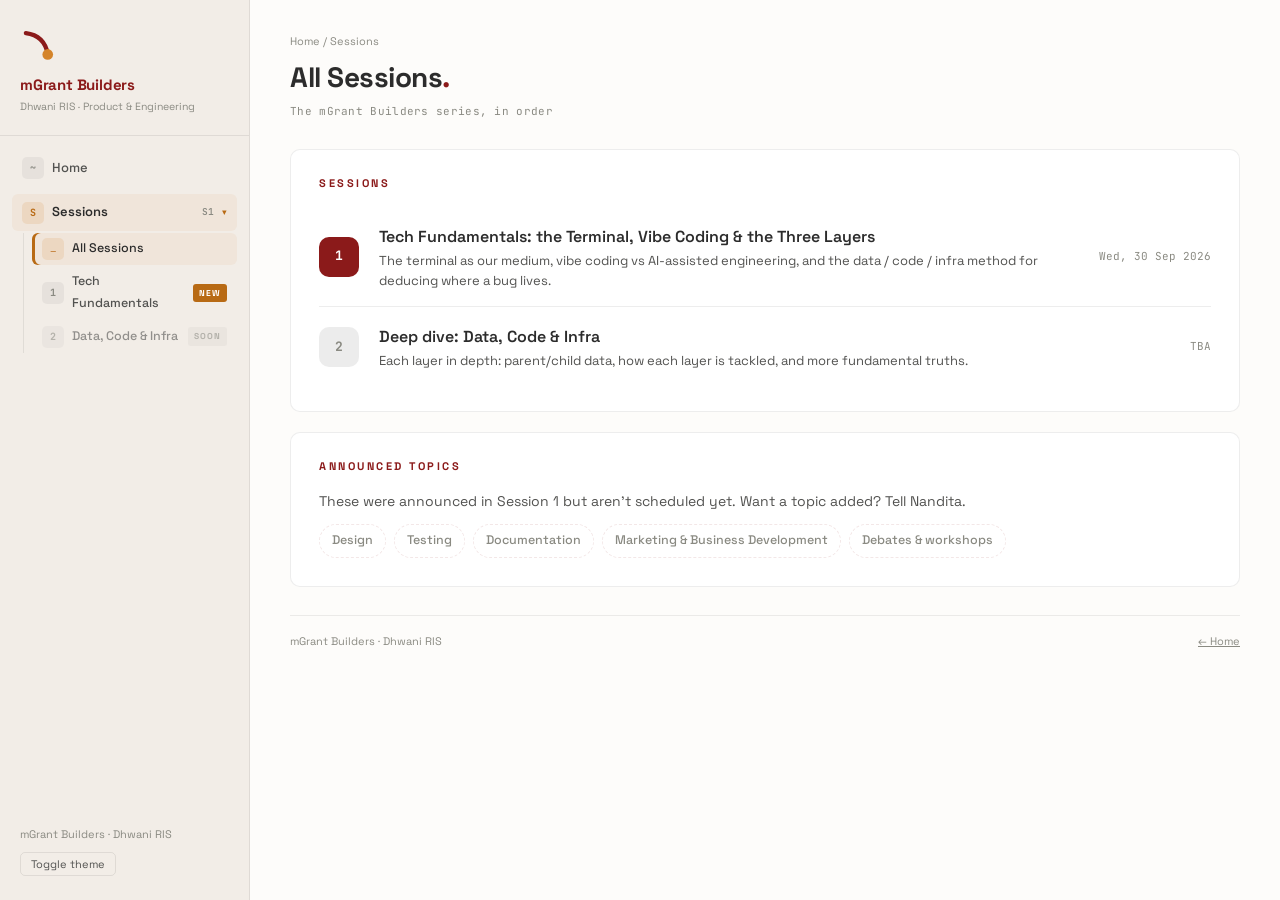
==== sessions/index.html @ bf8a9576 "Add mGrant Builders session site with Session 1: Tech Fundamentals Co-Authored-By: Claude Opus 5.5 (" ====
<!DOCTYPE html>
<html lang="en">
<head>
<meta charset="UTF-8">
<meta name="viewport" content="width=device-width, initial-scale=1.0">
<title>All Sessions | mGrant Builders</title>
<meta name="description" content="Every mGrant Builders session in order.">
<link rel="icon" type="image/svg+xml" href="../assets/logo.svg">
<link rel="preconnect" href="https://fonts.googleapis.com">
<link rel="stylesheet" href="https://fonts.googleapis.com/css2?family=Cormorant+Garamond:ital,wght@0,500;0,600;1,500&family=Space+Grotesk:wght@400;500;600;700&family=JetBrains+Mono:wght@400;500;600;700&display=swap">
<link rel="stylesheet" href="../assets/style.css">
</head>
<body data-root="../" data-page="all-sessions">

<aside class="sidebar"></aside>

<div class="main"><div class="content">

  <div class="page-header">
    <div class="breadcrumb"><a href="../index.html">Home</a> / Sessions</div>
    <h1>All Sessions<span>.</span></h1>
    <div class="page-meta">The mGrant Builders series, in order</div>
  </div>

  <section>
    <h2>Sessions</h2>
    <div id="sessionList"></div>
  </section>

  <section>
    <h2>Announced Topics</h2>
    <div class="prose"><p>These were announced in Session 1 but aren't scheduled yet. Want a topic added? Tell Nandita.</p></div>
    <div class="pills" id="plannedPills"></div>
  </section>

  <div class="main-footer">
    <span>mGrant Builders &middot; Dhwani RIS</span>
    <a href="../index.html" style="color:inherit">&larr; Home</a>
  </div>

</div></div>

<script src="../assets/sessions.js"></script>
<script src="../assets/site.js"></script>
</body>
</html>
---- assets/style.css ----
:root {
  --bg: #FDFCFA;
  --card-bg: #FFFFFF;
  --sidebar-bg: #F2EDE7;
  --sidebar-border: rgba(0,0,0,0.08);
  --text: #2C2C2C;
  --text-mid: #525250;
  --text-light: #8A8A82;
  --primary: #8B1A1A;
  --primary-bg: rgba(139, 26, 26, 0.05);
  --primary-light: rgba(139, 26, 26, 0.10);
  --accent: #B86A14;
  --accent-bg: rgba(212, 132, 42, 0.07);
  --accent-light: rgba(212, 132, 42, 0.14);
  --green: #1a7a1a;
  --green-bg: rgba(34, 139, 34, 0.08);
  --red: #A03030;
  --red-bg: rgba(160, 48, 48, 0.07);
  --rule: rgba(0,0,0,0.07);
  --code-bg: #1E1E1E;
  --code-fg: #E8A435;
  --infra: #3B6E8F;  --infra-bg: rgba(59,110,143,0.09);
  --code-c: #8B1A1A; --code-cbg: rgba(139,26,26,0.07);
  --data: #B86A14;   --data-bg: rgba(212,132,42,0.10);
  --sidebar-w: 250px;
  color-scheme: light;
}
@media (prefers-color-scheme: dark) {
  :root:not([data-theme="light"]) {
    --bg: #161412; --card-bg: #1F1C19; --sidebar-bg: #1A1715; --sidebar-border: rgba(255,255,255,0.08);
    --text: #ECE8E3; --text-mid: #BDB7AF; --text-light: #8C867E;
    --primary: #E0726A; --primary-bg: rgba(224,114,106,0.08); --primary-light: rgba(224,114,106,0.14);
    --accent: #E8A451; --accent-bg: rgba(232,164,81,0.08); --accent-light: rgba(232,164,81,0.16);
    --green: #6CC46C; --green-bg: rgba(108,196,108,0.10); --red: #E07A7A; --red-bg: rgba(224,122,122,0.10);
    --rule: rgba(255,255,255,0.08); --code-bg: #0F0E0D;
    --infra: #7FB3D5; --infra-bg: rgba(127,179,213,0.10);
    --code-c: #E0726A; --code-cbg: rgba(224,114,106,0.10);
    --data: #E8A451; --data-bg: rgba(232,164,81,0.12);
    color-scheme: dark;
  }
}
:root[data-theme="dark"] {
  --bg: #161412; --card-bg: #1F1C19; --sidebar-bg: #1A1715; --sidebar-border: rgba(255,255,255,0.08);
  --text: #ECE8E3; --text-mid: #BDB7AF; --text-light: #8C867E;
  --primary: #E0726A; --primary-bg: rgba(224,114,106,0.08); --primary-light: rgba(224,114,106,0.14);
  --accent: #E8A451; --accent-bg: rgba(232,164,81,0.08); --accent-light: rgba(232,164,81,0.16);
  --green: #6CC46C; --green-bg: rgba(108,196,108,0.10); --red: #E07A7A; --red-bg: rgba(224,122,122,0.10);
  --rule: rgba(255,255,255,0.08); --code-bg: #0F0E0D;
  --infra: #7FB3D5; --infra-bg: rgba(127,179,213,0.10);
  --code-c: #E0726A; --code-cbg: rgba(224,114,106,0.10);
  --data: #E8A451; --data-bg: rgba(232,164,81,0.12);
  color-scheme: dark;
}

* { margin: 0; padding: 0; box-sizing: border-box; }
html { scroll-behavior: smooth; }
body {
  font-family: 'Space Grotesk', system-ui, sans-serif;
  background: var(--bg); color: var(--text);
  font-size: 15px; line-height: 1.75;
  -webkit-font-smoothing: antialiased;
}
button { font-family: inherit; }
:focus-visible { outline: 2px solid var(--accent); outline-offset: 2px; border-radius: 4px; }

/* Sidebar (in-page nav) */
.sidebar {
  position: fixed; top: 0; left: 0; bottom: 0; width: var(--sidebar-w);
  background: var(--sidebar-bg); border-right: 1px solid var(--sidebar-border);
  overflow-y: auto; z-index: 100; padding: 24px 0; display: flex; flex-direction: column;
}
.sidebar-logo { padding: 0 20px 18px; border-bottom: 1px solid var(--sidebar-border); margin-bottom: 14px; }
.sidebar-logo .mark {
  width: 34px; height: 34px; border-radius: 8px; background: var(--primary); color: #fff;
  font-family: 'JetBrains Mono', monospace; font-weight: 700; font-size: 14px;
  display: flex; align-items: center; justify-content: center;
}
.sidebar-title { font-size: 15px; font-weight: 700; color: var(--primary); margin-top: 8px; letter-spacing: -0.2px; }
.sidebar-sub { font-size: 10.5px; color: var(--text-light); }
.sidebar-section-title {
  font-size: 10px; font-weight: 700; text-transform: uppercase; letter-spacing: 2px;
  color: var(--text-light); padding: 8px 22px 4px;
}
.sidebar nav { padding: 0 12px; }
.sidebar-link {
  display: flex; align-items: center; gap: 8px; padding: 6px 10px; margin: 1px 0; border-radius: 6px;
  text-decoration: none; font-size: 13px; font-weight: 500; color: var(--text-mid); transition: all .12s;
}
.sidebar-link .link-icon {
  font-family: 'JetBrains Mono', monospace; font-size: 10px; font-weight: 700;
  min-width: 22px; height: 22px; display: flex; align-items: center; justify-content: center;
  border-radius: 5px; background: rgba(128,128,128,0.10); color: var(--text-light); flex-shrink: 0;
}
.sidebar-link:hover { background: rgba(128,128,128,0.08); color: var(--text); }
.sidebar-link.active { background: var(--accent-bg); color: var(--text); box-shadow: inset 3px 0 0 var(--accent); }
.sidebar-link.active .link-icon { background: var(--accent-light); color: var(--accent); }
.sidebar-footer { margin-top: auto; padding: 16px 20px 0; font-size: 11px; color: var(--text-light); }
.theme-btn {
  margin-top: 8px; background: none; border: 1px solid var(--sidebar-border); color: var(--text-mid);
  font-size: 11px; padding: 4px 10px; border-radius: 5px; cursor: pointer;
}
.theme-btn:hover { color: var(--text); border-color: var(--text-light); }

.mobile-header {
  display: none; position: fixed; top: 0; left: 0; right: 0; height: 56px;
  background: var(--sidebar-bg); border-bottom: 1px solid var(--sidebar-border);
  z-index: 99; align-items: center; padding: 0 16px; gap: 10px;
}
.mobile-header .mark { width: 28px; height: 28px; font-size: 12px; }
.mobile-header span { font-size: 14px; font-weight: 700; color: var(--primary); }
.hamburger {
  margin-left: auto; width: 36px; height: 36px; display: flex; align-items: center; justify-content: center;
  border: none; background: none; cursor: pointer; font-size: 20px; color: var(--text);
}
.sidebar-overlay { display: none; position: fixed; inset: 0; background: rgba(0,0,0,0.35); z-index: 150; }

/* Main */
.main { margin-left: var(--sidebar-w); min-height: 100vh; padding: 32px 40px 60px; }
.content { max-width: 980px; margin: 0 auto; }

.page-header { margin-bottom: 28px; }
.breadcrumb { font-size: 11px; color: var(--text-light); margin-bottom: 8px; }
.page-header h1 { font-size: 28px; font-weight: 700; letter-spacing: -0.5px; line-height: 1.3; text-wrap: balance; }
.page-header h1 span { color: var(--primary); }
.page-meta { font-family: 'JetBrains Mono', monospace; font-size: 11px; color: var(--text-light); margin-top: 6px; letter-spacing: .3px; }
.page-lede { margin-top: 14px; font-size: 15px; color: var(--text-mid); max-width: 720px; }

section {
  background: var(--card-bg); border: 1px solid var(--rule); border-radius: 10px;
  padding: 24px 28px; margin-bottom: 20px; scroll-margin-top: 20px;
}
section h2 {
  font-size: 11px; font-weight: 700; text-transform: uppercase; letter-spacing: 2.5px;
  color: var(--primary); margin-bottom: 14px; display: flex; align-items: center; gap: 8px;
}
section h2 .badge {
  font-size: 8.5px; font-weight: 700; background: var(--accent-light); color: var(--accent);
  padding: 2px 6px; border-radius: 3px; letter-spacing: 1px;
}
section h3 { font-size: 15px; font-weight: 600; margin: 18px 0 8px; }
section h3:first-child { margin-top: 0; }

.prose { max-width: 720px; margin-bottom: 8px; }
.prose p { font-size: 14px; color: var(--text-mid); line-height: 1.7; margin-bottom: 8px; }
.prose p:last-child { margin-bottom: 0; }
.prose strong { color: var(--text); }

.outcomes {
  background: var(--accent-bg); border: 1px solid var(--accent-light); border-radius: 8px;
  padding: 16px 20px; margin: 12px 0 4px; max-width: 720px;
}
.outcomes h3 { font-size: 10px; font-weight: 700; text-transform: uppercase; letter-spacing: 2px; color: var(--accent); margin: 0 0 8px; }
.outcomes li { font-size: 13.5px; color: var(--text-mid); padding: 3px 0 3px 18px; list-style: none; position: relative; line-height: 1.6; }
.outcomes li::before { content: '\2713'; color: var(--accent); font-weight: 700; position: absolute; left: 0; }

.n { display: flex; gap: 10px; padding: 8px 0; border-bottom: 1px solid var(--rule); }
.n:last-child { border-bottom: none; }
.n i {
  font-style: normal; font-family: 'JetBrains Mono', monospace; font-weight: 600; font-size: 10px;
  min-width: 20px; height: 20px; display: flex; align-items: center; justify-content: center;
  border-radius: 4px; flex-shrink: 0; margin-top: 3px; background: var(--primary-bg); color: var(--primary);
}
.n i.accent { background: var(--accent-light); color: var(--accent); }
.n i.soon { background: rgba(128,128,128,0.10); color: var(--text-light); }
.n i.x { background: var(--red-bg); color: var(--red); }
.n p { color: var(--text-mid); font-size: 13.5px; line-height: 1.6; }
.n p strong { color: var(--text); font-weight: 600; }

.callout { background: var(--primary-bg); border-left: 3px solid var(--primary); padding: 12px 16px; border-radius: 0 6px 6px 0; margin: 10px 0; max-width: 720px; }
.callout p { font-size: 13.5px; color: var(--text-mid); line-height: 1.6; }
.callout strong { color: var(--text); }
.callout.accent { background: var(--accent-bg); border-left-color: var(--accent); }
.callout.green { background: var(--green-bg); border-left-color: var(--green); }
.callout.note { background: rgba(128,128,128,0.06); border-left-color: var(--text-light); }

.quote { border-left: 3px solid var(--accent); padding: 10px 16px; margin: 12px 0; font-style: italic; color: var(--text-mid); font-size: 14px; line-height: 1.7; max-width: 720px; }
.quote cite { display: block; font-style: normal; font-size: 11px; color: var(--text-light); margin-top: 4px; }

.analogy { background: var(--primary-bg); border-radius: 8px; padding: 14px 18px; margin: 12px 0; max-width: 720px; }
.analogy .label { font-size: 9px; font-weight: 700; text-transform: uppercase; letter-spacing: 1.5px; color: var(--primary); margin-bottom: 4px; }
.analogy p { font-size: 13.5px; color: var(--text-mid); line-height: 1.6; }

.stat-row { display: grid; grid-template-columns: repeat(4, 1fr); gap: 12px; margin: 16px 0 4px; }
.stat { background: var(--accent-bg); border-radius: 8px; padding: 14px 12px; text-align: center; border-top: 2px solid var(--accent); }
.stat-num { font-family: 'JetBrains Mono', monospace; font-size: 22px; font-weight: 700; color: var(--accent); font-variant-numeric: tabular-nums; }
.stat-label { font-size: 10px; font-weight: 600; text-transform: uppercase; letter-spacing: 1px; color: var(--text-light); margin-top: 2px; line-height: 1.4; }

.cols { display: grid; grid-template-columns: 1fr 1fr; gap: 14px; }

.pills { display: flex; flex-wrap: wrap; gap: 8px; margin: 10px 0 4px; }
.pill { font-size: 12.5px; font-weight: 500; padding: 5px 12px; border-radius: 999px; background: var(--primary-bg); color: var(--text); border: 1px solid var(--primary-light); }
.pill.dim { background: transparent; color: var(--text-light); border-style: dashed; }

.template {
  background: var(--code-bg); color: #D4D4D4; font-family: 'JetBrains Mono', monospace; font-size: 11.5px;
  padding: 16px 18px; border-radius: 6px; margin: 8px 0 12px; overflow-x: auto; line-height: 1.85;
  white-space: pre-wrap; word-wrap: break-word;
}
.template .comment { color: #6A9955; }
.template .key { color: #E8A435; }
.copy-block { position: relative; }
.copy-btn {
  position: absolute; top: 8px; right: 8px; background: rgba(255,255,255,0.1); border: 1px solid rgba(255,255,255,0.15);
  color: #bbb; font-family: 'JetBrains Mono', monospace; font-size: 10px; font-weight: 600; padding: 4px 10px;
  border-radius: 4px; cursor: pointer; text-transform: uppercase; letter-spacing: 1px;
}
.copy-btn:hover { background: #8B1A1A; border-color: #8B1A1A; color: #fff; }
.copy-btn.copied { background: #1a7a1a; border-color: #1a7a1a; color: #fff; }

/* Evolution timeline */
.evo { display: grid; grid-template-columns: repeat(4, 1fr); gap: 0; margin: 16px 0 10px; position: relative; }
.evo::before { content: ''; position: absolute; top: 19px; left: 12%; right: 12%; height: 2px; background: var(--rule); }
.evo-step { background: none; border: none; cursor: pointer; text-align: center; padding: 0 6px; position: relative; color: inherit; }
.evo-dot {
  width: 40px; height: 40px; border-radius: 50%; margin: 0 auto 8px; display: flex; align-items: center; justify-content: center;
  background: var(--card-bg); border: 2px solid var(--rule); font-family: 'JetBrains Mono', monospace; font-size: 13px; font-weight: 700;
  color: var(--text-light); transition: all .15s; position: relative;
}
.evo-step:hover .evo-dot { border-color: var(--accent); color: var(--accent); }
.evo-step[aria-selected="true"] .evo-dot { background: var(--primary); border-color: var(--primary); color: #fff; }
.evo-era { font-family: 'JetBrains Mono', monospace; font-size: 10px; color: var(--text-light); letter-spacing: .5px; }
.evo-name { font-size: 13px; font-weight: 600; line-height: 1.35; }
.evo-panel { background: rgba(128,128,128,0.05); border-radius: 8px; padding: 14px 18px; min-height: 74px; max-width: 720px; }
.evo-panel p { font-size: 13.5px; color: var(--text-mid); }
.evo-panel .cmd { display: inline-block; font-family: 'JetBrains Mono', monospace; font-size: 12px; background: var(--code-bg); color: var(--code-fg); padding: 1px 8px; border-radius: 4px; margin-top: 6px; }

/* Reveal card */
.reveal { border: 1px dashed var(--primary-light); border-radius: 8px; padding: 14px 18px; margin: 14px 0; max-width: 720px; }
.reveal .q { font-weight: 600; font-size: 14.5px; }
.reveal .opts { display: flex; flex-wrap: wrap; gap: 8px; margin-top: 10px; }
.opt-btn {
  font-size: 13px; font-weight: 500; padding: 6px 14px; border-radius: 6px; cursor: pointer;
  background: var(--card-bg); border: 1px solid var(--rule); color: var(--text);
  transition: all .12s;
}
.opt-btn:hover { border-color: var(--accent); }
.opt-btn.right { background: var(--green-bg); border-color: var(--green); color: var(--green); }
.opt-btn.wrong { background: var(--red-bg); border-color: var(--red); color: var(--red); }
.feedback { font-size: 13.5px; color: var(--text-mid); margin-top: 10px; display: none; line-height: 1.6; }
.feedback.show { display: block; }
.feedback strong { color: var(--text); }

/* Vibe vs assisted */
.vs { display: grid; grid-template-columns: 1fr 1fr; gap: 14px; margin: 12px 0; }
.vs-card { border-radius: 8px; padding: 16px 18px; border: 1px solid var(--rule); }
.vs-card.vibe { background: var(--red-bg); }
.vs-card.ai { background: var(--green-bg); }
.vs-card h4 { font-size: 10px; font-weight: 700; text-transform: uppercase; letter-spacing: 1.8px; margin-bottom: 6px; }
.vs-card.vibe h4 { color: var(--red); }
.vs-card.ai h4 { color: var(--green); }
.vs-card .big { font-size: 16px; font-weight: 600; line-height: 1.4; margin-bottom: 8px; }
.vs-card ul { list-style: none; }
.vs-card li { font-size: 13px; color: var(--text-mid); padding: 2px 0 2px 16px; position: relative; line-height: 1.55; }
.vs-card li::before { content: '\2022'; position: absolute; left: 2px; font-weight: 700; }
.vs-card.vibe li::before { color: var(--red); }
.vs-card.ai li::before { color: var(--green); }
.vs-card .eg { margin-top: 10px; font-family: 'JetBrains Mono', monospace; font-size: 11.5px; background: var(--card-bg); border-radius: 6px; padding: 8px 10px; color: var(--text); line-height: 1.55; border: 1px solid var(--rule); }

/* Sorting game */
.sorter { margin-top: 8px; }
.sort-item { display: flex; align-items: center; gap: 12px; padding: 10px 0; border-bottom: 1px solid var(--rule); flex-wrap: wrap; }
.sort-item:last-child { border-bottom: none; }
.sort-item .prompt { flex: 1 1 320px; font-family: 'JetBrains Mono', monospace; font-size: 12px; color: var(--text); line-height: 1.55; }
.sort-item .btns { display: flex; gap: 6px; }
.sort-item .btns .opt-btn { font-size: 12px; padding: 4px 10px; }
.sort-item .why { flex-basis: 100%; font-size: 12.5px; color: var(--text-mid); display: none; }
.sort-item .why.show { display: block; }
.score { font-family: 'JetBrains Mono', monospace; font-size: 11px; color: var(--text-light); margin-top: 10px; }

/* Weakness grid */
.weak-grid { display: grid; grid-template-columns: repeat(3, 1fr); gap: 10px; margin: 10px 0; }
.weak { background: rgba(128,128,128,0.05); border-radius: 8px; padding: 12px 14px; }
.weak b { display: block; font-size: 13.5px; margin-bottom: 2px; }
.weak span { font-size: 12.5px; color: var(--text-mid); line-height: 1.5; display: block; }

/* Three layers */
.layers-wrap { display: grid; grid-template-columns: 300px 1fr; gap: 22px; align-items: start; margin-top: 10px; }
.layer-svg { width: 100%; height: auto; display: block; }
.layer-svg .lyr { cursor: pointer; transition: opacity .15s; }
.layer-svg .lyr rect { transition: stroke-width .15s; }
.layer-svg text { font-family: 'Space Grotesk', system-ui, sans-serif; pointer-events: none; }
.layer-tabs { display: flex; gap: 6px; margin-bottom: 12px; flex-wrap: wrap; }
.layer-tab {
  font-size: 13px; font-weight: 600; padding: 6px 14px; border-radius: 6px; cursor: pointer;
  border: 1px solid var(--rule); background: var(--card-bg); color: var(--text-mid);
}
.layer-tab[aria-selected="true"][data-l="infra"] { background: var(--infra-bg); border-color: var(--infra); color: var(--infra); }
.layer-tab[aria-selected="true"][data-l="code"] { background: var(--code-cbg); border-color: var(--code-c); color: var(--code-c); }
.layer-tab[aria-selected="true"][data-l="data"] { background: var(--data-bg); border-color: var(--data); color: var(--data); }
.layer-panel h4 { font-size: 20px; font-weight: 700; letter-spacing: -.3px; margin-bottom: 2px; }
.layer-panel .tag { font-size: 13px; color: var(--text-light); margin-bottom: 12px; }
.kv { display: grid; grid-template-columns: 120px 1fr; gap: 6px 14px; font-size: 13.5px; }
.kv dt { font-size: 10px; font-weight: 700; text-transform: uppercase; letter-spacing: 1.2px; color: var(--text-light); padding-top: 3px; }
.kv dd { color: var(--text-mid); line-height: 1.6; }
.kv dd strong { color: var(--text); }

/* Deduction stepper */
.triage { border: 1px solid var(--rule); border-radius: 10px; padding: 18px 20px; margin: 12px 0; background: rgba(128,128,128,0.03); }
.triage-issue { display: flex; gap: 10px; align-items: flex-start; margin-bottom: 14px; }
.triage-issue .who { font-size: 10px; font-weight: 700; text-transform: uppercase; letter-spacing: 1.5px; color: var(--text-light); padding-top: 3px; min-width: 52px; }
.triage-issue .bubble { background: var(--card-bg); border: 1px solid var(--rule); border-radius: 10px 10px 10px 2px; padding: 8px 12px; font-size: 14px; }
.t-step { display: flex; gap: 12px; padding: 10px 0; border-top: 1px solid var(--rule); align-items: flex-start; }
.t-step[hidden] { display: none; }
.t-num { font-family: 'JetBrains Mono', monospace; font-weight: 700; font-size: 11px; min-width: 26px; height: 26px; border-radius: 50%; display: flex; align-items: center; justify-content: center; background: var(--primary); color: #fff; flex-shrink: 0; }
.t-body { flex: 1; }
.t-q { font-size: 14.5px; font-weight: 600; }
.t-hint { font-size: 12.5px; color: var(--text-light); }
.t-btns { display: flex; gap: 8px; margin-top: 8px; }
.t-btns .opt-btn.picked { background: var(--accent-light); border-color: var(--accent); color: var(--text); }
.verdict { margin-top: 12px; border-radius: 8px; padding: 14px 16px; display: none; }
.verdict.show { display: block; }
.verdict .v-label { font-size: 10px; font-weight: 700; text-transform: uppercase; letter-spacing: 1.8px; }
.verdict .v-title { font-size: 18px; font-weight: 700; margin: 2px 0 4px; }
.verdict p { font-size: 13.5px; color: var(--text-mid); line-height: 1.6; }
.verdict.infra { background: var(--infra-bg); } .verdict.infra .v-label, .verdict.infra .v-title { color: var(--infra); }
.verdict.code  { background: var(--code-cbg); } .verdict.code  .v-label, .verdict.code  .v-title { color: var(--code-c); }
.verdict.data  { background: var(--data-bg); }  .verdict.data  .v-label, .verdict.data  .v-title { color: var(--data); }
.verdict.none  { background: rgba(128,128,128,0.07); }
.reset-btn { margin-top: 10px; font-size: 12px; background: none; border: none; color: var(--primary); cursor: pointer; font-weight: 600; padding: 0; }
.reset-btn:hover { text-decoration: underline; }

/* Practice cards */
.practice { display: grid; grid-template-columns: 1fr 1fr; gap: 12px; margin-top: 10px; }
.p-card { border: 1px solid var(--rule); border-radius: 8px; padding: 14px 16px; display: flex; flex-direction: column; }
.p-card .scen { font-size: 13.5px; line-height: 1.55; flex: 1; }
.p-card .opts { display: flex; gap: 6px; margin-top: 10px; }
.p-card .opt-btn { font-size: 12px; padding: 4px 10px; flex: 1; }
.p-card .feedback { font-size: 12.5px; }

/* Checklist */
.check-item { display: flex; gap: 12px; align-items: flex-start; padding: 9px 0; border-bottom: 1px solid var(--rule); cursor: pointer; }
.check-item:last-child { border-bottom: none; }
.check-item input { margin-top: 5px; width: 16px; height: 16px; accent-color: var(--primary); flex-shrink: 0; cursor: pointer; }
.check-item .ci-text { font-size: 13.5px; color: var(--text-mid); line-height: 1.6; }
.check-item .ci-text strong { color: var(--text); }
.check-item .owner { font-family: 'JetBrains Mono', monospace; font-size: 10px; font-weight: 600; padding: 1px 7px; border-radius: 3px; background: var(--primary-bg); color: var(--primary); margin-right: 6px; white-space: nowrap; }
.check-item input:checked + .ci-text { text-decoration: line-through; opacity: .55; }

/* Transcript */
details.transcript summary { cursor: pointer; font-size: 14px; font-weight: 600; list-style: none; display: flex; align-items: center; gap: 8px; }
details.transcript summary::-webkit-details-marker { display: none; }
details.transcript summary .chev { transition: transform .15s; color: var(--accent); font-size: 11px; }
details.transcript[open] summary .chev { transform: rotate(90deg); }
.tr-tools { display: flex; gap: 10px; align-items: center; margin: 14px 0 8px; flex-wrap: wrap; }
.tr-search { flex: 1 1 240px; font-family: inherit; font-size: 13.5px; padding: 7px 12px; border-radius: 6px; border: 1px solid var(--rule); background: var(--bg); color: var(--text); }
.tr-count { font-family: 'JetBrains Mono', monospace; font-size: 11px; color: var(--text-light); }
.tr-list { max-height: 560px; overflow-y: auto; border: 1px solid var(--rule); border-radius: 8px; padding: 4px 14px; }
.tr-line { display: grid; grid-template-columns: 78px 1fr; gap: 10px; padding: 6px 0; border-bottom: 1px solid var(--rule); font-size: 13.5px; line-height: 1.6; }
.tr-line:last-child { border-bottom: none; }
.tr-line .spk { font-family: 'JetBrains Mono', monospace; font-size: 10.5px; font-weight: 600; color: var(--text-light); padding-top: 3px; }
.tr-line.lead .spk { color: var(--primary); }
.tr-line .txt { color: var(--text-mid); }
.tr-line mark { background: var(--accent-light); color: var(--text); border-radius: 2px; padding: 0 1px; }

.main-footer { margin-top: 28px; padding-top: 16px; border-top: 1px solid var(--rule); display: flex; justify-content: space-between; flex-wrap: wrap; gap: 8px; font-size: 11px; color: var(--text-light); }

@media (max-width: 900px) {
  .sidebar { transform: translateX(-100%); transition: transform .25s ease; width: 280px; z-index: 200; }
  .sidebar.open { transform: translateX(0); }
  .sidebar-overlay.open { display: block; }
  .mobile-header { display: flex; }
  .main { margin-left: 0; padding: 72px 16px 40px; }
  section { padding: 20px 18px; }
  .cols, .vs, .practice { grid-template-columns: 1fr; }
  .weak-grid { grid-template-columns: 1fr 1fr; }
  .stat-row { grid-template-columns: 1fr 1fr; }
  .layers-wrap { grid-template-columns: 1fr; }
  .layer-svg { max-width: 300px; margin: 0 auto; }
  .kv { grid-template-columns: 1fr; gap: 2px; }
  .kv dd { margin-bottom: 8px; }
}
@media (max-width: 560px) {
  .evo { grid-template-columns: repeat(2, 1fr); row-gap: 14px; }
  .evo::before { display: none; }
  .weak-grid { grid-template-columns: 1fr; }
  .tr-line { grid-template-columns: 1fr; gap: 0; }
  .page-header h1 { font-size: 23px; }
}
@media (prefers-reduced-motion: reduce) { * { transition: none !important; scroll-behavior: auto !important; } }

/* ═══════════════════════════════
   SHARED SITE CHROME (sidebar groups, badges)
   ═══════════════════════════════ */
.sidebar-logo { text-decoration: none; display: block; }
.sidebar-logo svg { width: 40px; height: 40px; display: block; }
.sidebar-section { padding: 0 12px; margin-bottom: 8px; }
.sidebar-section .sidebar-section-title { padding: 8px 10px 4px; }
.sidebar-link .badge-new, .sidebar-link .badge-soon {
  margin-left: auto; font-size: 8.5px; font-weight: 700; letter-spacing: 1px; text-transform: uppercase;
  padding: 2px 6px; border-radius: 3px;
}
.sidebar-link .badge-new { background: var(--accent); color: #fff; }
.sidebar-link .badge-soon { background: rgba(128,128,128,0.12); color: var(--text-light); }
.sidebar-link.upcoming { opacity: .6; pointer-events: none; }
.sidebar-link.current { background: var(--accent-bg); color: var(--text); box-shadow: inset 3px 0 0 var(--accent); }
.sidebar-link.current .link-icon { background: var(--accent-light); color: var(--accent); }

details.sidebar-group { padding: 0 12px; margin-bottom: 6px; }
details.sidebar-group > summary {
  list-style: none; cursor: pointer; display: flex; align-items: center; gap: 8px; padding: 7px 10px;
  border-radius: 6px; font-size: 13px; font-weight: 600; color: var(--text); user-select: none;
}
details.sidebar-group > summary::-webkit-details-marker { display: none; }
details.sidebar-group > summary:hover { background: rgba(128,128,128,0.08); }
details.sidebar-group > summary .link-icon {
  font-family: 'JetBrains Mono', monospace; font-size: 10px; font-weight: 700; min-width: 22px; height: 22px;
  display: flex; align-items: center; justify-content: center; border-radius: 5px;
  background: var(--accent-light); color: var(--accent);
}
details.sidebar-group > summary .hint { margin-left: auto; font-family: 'JetBrains Mono', monospace; font-size: 9.5px; font-weight: 600; color: var(--text-light); }
details.sidebar-group > summary .chev { font-size: 9px; color: var(--text-light); transition: transform .18s; }
details.sidebar-group[open] > summary .chev { transform: rotate(90deg); color: var(--accent); }
details.sidebar-group[open] > summary { background: var(--accent-bg); }
.sidebar-children { margin: 2px 0 4px 11px; padding-left: 8px; border-left: 1px solid var(--rule); }
.sidebar-children .sidebar-link { font-size: 12.5px; padding: 5px 10px; }
.sidebar-toc .sidebar-link { font-size: 12.5px; padding: 5px 10px; }

.breadcrumb a { color: var(--text-light); text-decoration: none; }
.breadcrumb a:hover { color: var(--primary); }

/* Prev / next session pager */
.pager { display: grid; grid-template-columns: 1fr 1fr; gap: 12px; margin-top: 24px; }
.pager a, .pager span {
  display: block; padding: 14px 18px; border: 1px solid var(--rule); border-radius: 10px; text-decoration: none;
  background: var(--card-bg); color: var(--text);
}
.pager a:hover { border-color: var(--accent); }
.pager .dir { font-size: 10px; font-weight: 700; letter-spacing: 1.6px; text-transform: uppercase; color: var(--text-light); }
.pager .ttl { font-size: 14px; font-weight: 600; }
.pager .next { text-align: right; }
.pager span { opacity: .55; }

/* ═══════════════════════════════
   HOME
   ═══════════════════════════════ */
.home-hero { display: grid; grid-template-columns: auto 1fr; gap: 28px; align-items: center; margin: 16px 0 28px; padding: 0 0 28px; border-bottom: 1px solid var(--rule); }
.home-logo { width: 150px; height: 150px; display: block; flex-shrink: 0; }
.home-logo .slide { stroke-dasharray: 220; stroke-dashoffset: 220; animation: slide-draw .8s ease-out .1s forwards; }
.home-logo .dot { transform-box: fill-box; transform-origin: center; transform: scale(0); animation: dot-land .5s cubic-bezier(.34,1.56,.64,1) .7s forwards; }
@keyframes slide-draw { to { stroke-dashoffset: 0; } }
@keyframes dot-land { to { transform: scale(1); } }
.home-eyebrow {
  display: inline-flex; align-items: center; gap: 8px; font-size: 11px; font-weight: 700; letter-spacing: .18em;
  text-transform: uppercase; color: var(--accent); padding: 6px 12px; border: 1px solid var(--accent-light);
  border-radius: 100px; background: var(--accent-bg); margin-bottom: 20px;
}
.home-eyebrow .pulse { width: 6px; height: 6px; border-radius: 50%; background: var(--accent); animation: home-pulse 2.4s infinite; }
@keyframes home-pulse { 0% { box-shadow: 0 0 0 0 rgba(212,132,42,.45); } 70% { box-shadow: 0 0 0 9px rgba(212,132,42,0); } 100% { box-shadow: 0 0 0 0 rgba(212,132,42,0); } }
.home-hero h1 { font-family: 'Cormorant Garamond', Georgia, serif; font-size: 64px; font-weight: 600; line-height: .98; letter-spacing: -1.4px; color: var(--primary); margin: 0 0 14px; }
.home-hero h1 em { font-style: italic; color: var(--accent); font-weight: 500; }
.home-mantra { font-family: 'Cormorant Garamond', Georgia, serif; font-size: 28px; font-weight: 500; line-height: 1.25; color: var(--text-mid); margin: 0 0 18px; }
.home-mantra .sep { color: var(--accent); opacity: .6; margin: 0 12px; }
.home-mantra em { font-style: italic; color: var(--accent); }
.home-hero-sub { font-size: 16px; line-height: 1.65; color: var(--text-mid); max-width: 640px; margin: 0 0 20px; }
.home-hero-sub strong { color: var(--text); }
.home-hero-meta { display: flex; gap: 20px; flex-wrap: wrap; font-size: 12px; color: var(--text-light); }
.home-hero-meta strong { color: var(--text-mid); font-weight: 600; margin-right: 5px; }

.home-last {
  display: flex; align-items: center; gap: 18px; flex-wrap: wrap; margin: 4px 0 30px; padding: 16px 22px;
  background: linear-gradient(90deg, var(--accent-bg), transparent 80%); border: 1px solid var(--accent-light); border-radius: 10px;
}
.home-last-label { font-size: 10px; font-weight: 700; letter-spacing: .18em; text-transform: uppercase; color: var(--accent); white-space: nowrap; padding-right: 18px; border-right: 1px solid var(--accent-light); }
.home-last-text { font-size: 13.5px; color: var(--text-mid); line-height: 1.55; flex: 1; min-width: 220px; }
.home-last-text strong { color: var(--text); }
.home-last-cta { font-size: 13px; font-weight: 700; color: var(--accent); text-decoration: none; white-space: nowrap; }
.home-last-cta:hover { text-decoration: underline; }

.eyebrow { font-size: 11px; font-weight: 700; letter-spacing: .2em; text-transform: uppercase; color: var(--text-light); margin: 0 0 14px; }

.home-nav { display: grid; grid-template-columns: repeat(2, 1fr); gap: 14px; margin: 4px 0 36px; }
.home-nav-card {
  display: block; position: relative; padding: 26px 28px 24px; border: 1px solid var(--rule); border-radius: 14px;
  text-decoration: none; color: inherit; background: var(--card-bg); transition: transform .18s, box-shadow .18s, border-color .18s; overflow: hidden;
}
.home-nav-card::after { content: '\2192'; position: absolute; top: 22px; right: 24px; font-size: 22px; color: var(--text-light); transition: color .15s, transform .15s; }
.home-nav-card:hover { transform: translateY(-2px); box-shadow: 0 8px 28px rgba(0,0,0,.06); border-color: var(--accent); }
.home-nav-card:hover::after { color: var(--accent); transform: translateX(3px); }
.home-nav-card.live::before { content: ''; position: absolute; top: 0; left: 0; right: 0; height: 3px; background: linear-gradient(90deg, var(--accent), transparent); }
.home-nav-tag { display: inline-block; font-size: 10px; font-weight: 700; letter-spacing: .18em; text-transform: uppercase; color: var(--text-light); margin-bottom: 10px; }
.home-nav-card.live .home-nav-tag { color: var(--accent); }
.home-nav-card h3 { font-family: 'Cormorant Garamond', Georgia, serif; font-size: 30px; font-weight: 600; color: var(--primary); letter-spacing: -.4px; line-height: 1.1; margin: 0 0 8px; }
.home-nav-card h3 em { font-style: italic; color: var(--accent); }
.home-nav-card p { font-size: 13.5px; line-height: 1.55; color: var(--text-mid); }

.home-mission { margin: 8px 0 32px; padding: 28px 32px; background: linear-gradient(135deg, var(--accent-bg), var(--primary-bg)); border: 1px solid var(--rule); border-radius: 14px; }
.home-mission-lede { font-family: 'Cormorant Garamond', Georgia, serif; font-size: 24px; font-weight: 500; font-style: italic; line-height: 1.3; color: var(--text-mid); margin: 0 0 22px; max-width: 640px; }
.home-mission-lede em { color: var(--accent); }
.home-mission-grid { display: grid; grid-template-columns: repeat(3, 1fr); gap: 18px; }
.home-mission-num { font-family: 'Cormorant Garamond', Georgia, serif; font-size: 36px; font-weight: 500; color: var(--accent); line-height: 1; margin-bottom: 8px; }
.home-mission-block h4 { font-family: 'Cormorant Garamond', Georgia, serif; font-size: 22px; font-weight: 600; color: var(--primary); margin: 0 0 6px; }
.home-mission-block p { font-size: 13px; line-height: 1.6; color: var(--text-mid); }

/* Session cards (home) */
.session-grid { display: grid; grid-template-columns: repeat(auto-fill, minmax(270px, 1fr)); gap: 14px; margin: 4px 0 30px; }
.session-card {
  display: flex; flex-direction: column; padding: 20px 22px; border: 1px solid var(--rule); border-radius: 12px; background: var(--card-bg);
  text-decoration: none; color: inherit; transition: transform .18s, box-shadow .18s, border-color .18s; position: relative;
}
a.session-card:hover { transform: translateY(-2px); box-shadow: 0 8px 24px rgba(0,0,0,.06); border-color: var(--accent); }
.session-card .sc-top { display: flex; align-items: center; gap: 10px; margin-bottom: 10px; }
.session-card .sc-num {
  font-family: 'JetBrains Mono', monospace; font-weight: 700; font-size: 12px; width: 30px; height: 30px; border-radius: 8px;
  display: flex; align-items: center; justify-content: center; background: var(--primary); color: #fff;
}
.session-card .sc-date { font-family: 'JetBrains Mono', monospace; font-size: 10.5px; color: var(--text-light); }
.session-card .sc-badge { margin-left: auto; font-size: 8.5px; font-weight: 700; letter-spacing: 1px; text-transform: uppercase; padding: 2px 7px; border-radius: 3px; background: var(--accent); color: #fff; }
.session-card h3 { font-family: 'Cormorant Garamond', Georgia, serif; font-size: 24px; font-weight: 600; color: var(--primary); line-height: 1.15; margin: 0 0 6px; }
.session-card p { font-size: 13px; color: var(--text-mid); line-height: 1.55; flex: 1; }
.session-card .sc-tags { display: flex; flex-wrap: wrap; gap: 5px; margin-top: 12px; }
.session-card .sc-tags span { font-size: 10.5px; padding: 2px 8px; border-radius: 999px; background: var(--primary-bg); color: var(--text-mid); }
.session-card.upcoming { border-style: dashed; background: transparent; }
.session-card.upcoming .sc-num { background: rgba(128,128,128,.15); color: var(--text-light); }
.session-card.upcoming h3 { color: var(--text-mid); }

/* All sessions list */
.s-row { display: grid; grid-template-columns: 44px 1fr auto; gap: 16px; align-items: center; padding: 16px 0; border-bottom: 1px solid var(--rule); text-decoration: none; color: inherit; }
.s-row:last-child { border-bottom: none; }
a.s-row:hover .s-title { color: var(--accent); }
.s-row .s-num { font-family: 'JetBrains Mono', monospace; font-weight: 700; font-size: 13px; width: 40px; height: 40px; border-radius: 10px; display: flex; align-items: center; justify-content: center; background: var(--primary); color: #fff; }
.s-row.upcoming .s-num { background: rgba(128,128,128,.15); color: var(--text-light); }
.s-row .s-title { font-size: 16px; font-weight: 600; transition: color .12s; }
.s-row .s-desc { font-size: 13px; color: var(--text-mid); line-height: 1.5; }
.s-row .s-date { font-family: 'JetBrains Mono', monospace; font-size: 11px; color: var(--text-light); white-space: nowrap; }

@media (max-width: 900px) {
  .home-hero { grid-template-columns: 1fr; gap: 14px; }
  .home-logo { width: 96px; height: 96px; }
  .home-hero h1 { font-size: 44px; }
  .home-mantra { font-size: 20px; }
  .home-nav, .home-mission-grid, .pager { grid-template-columns: 1fr; }
  .home-last-label { border-right: none; padding-right: 0; width: 100%; }
  .s-row { grid-template-columns: 40px 1fr; }
  .s-row .s-date { grid-column: 2; }
}
@media (max-width: 480px) { .home-hero h1 { font-size: 36px; } .home-mantra { font-size: 17px; } .home-mantra .sep { margin: 0 6px; } }
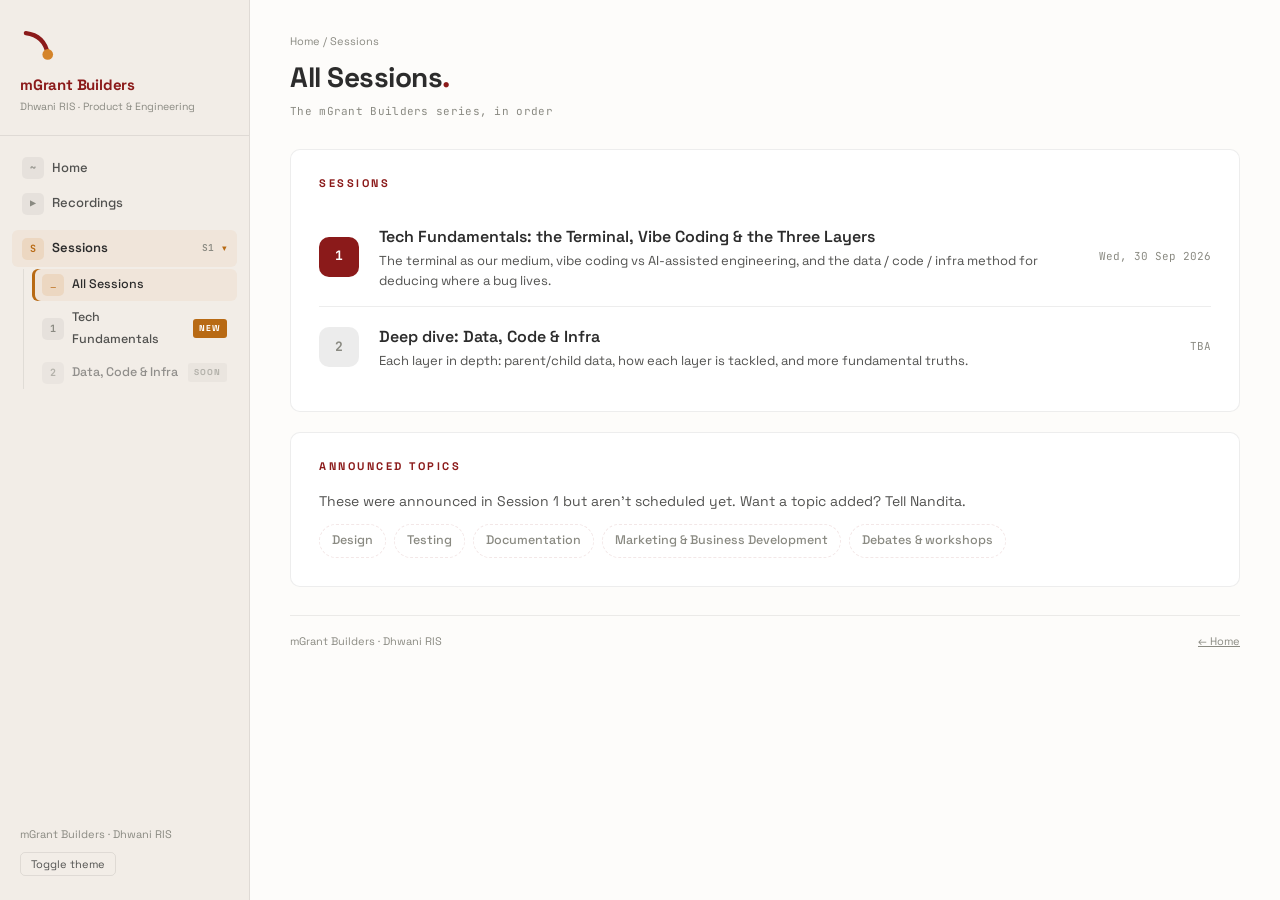
==== commit ffe77245: "Add Recordings page listing every session recording Co-Authored-By: Claude Opus 5.5 (1M context) <no" ====
--- a/sessions/index.html
+++ b/sessions/index.html
@@ -8,7 +8,7 @@
 <link rel="icon" type="image/svg+xml" href="../assets/logo.svg">
 <link rel="preconnect" href="https://fonts.googleapis.com">
 <link rel="stylesheet" href="https://fonts.googleapis.com/css2?family=Cormorant+Garamond:ital,wght@0,500;0,600;1,500&family=Space+Grotesk:wght@400;500;600;700&family=JetBrains+Mono:wght@400;500;600;700&display=swap">
-<link rel="stylesheet" href="../assets/style.css">
+<link rel="stylesheet" href="../assets/style.css?v=4">
 </head>
 <body data-root="../" data-page="all-sessions">
 
@@ -40,7 +40,7 @@
 
 </div></div>
 
-<script src="../assets/sessions.js"></script>
-<script src="../assets/site.js"></script>
+<script src="../assets/sessions.js?v=4"></script>
+<script src="../assets/site.js?v=4"></script>
 </body>
 </html>
--- a/assets/style.css
+++ b/assets/style.css
@@ -468,7 +468,7 @@
 
 .eyebrow { font-size: 11px; font-weight: 700; letter-spacing: .2em; text-transform: uppercase; color: var(--text-light); margin: 0 0 14px; }
 
-.home-nav { display: grid; grid-template-columns: repeat(2, 1fr); gap: 14px; margin: 4px 0 36px; }
+.home-nav { display: grid; grid-template-columns: repeat(3, 1fr); gap: 14px; margin: 4px 0 36px; }
 .home-nav-card {
   display: block; position: relative; padding: 26px 28px 24px; border: 1px solid var(--rule); border-radius: 14px;
   text-decoration: none; color: inherit; background: var(--card-bg); transition: transform .18s, box-shadow .18s, border-color .18s; overflow: hidden;
@@ -534,3 +534,68 @@
   .s-row .s-date { grid-column: 2; }
 }
 @media (max-width: 480px) { .home-hero h1 { font-size: 36px; } .home-mantra { font-size: 17px; } .home-mantra .sep { margin: 0 6px; } }
+
+/* Recording banner */
+.rec-banner { display: flex; align-items: center; gap: 16px; padding: 16px 20px; margin: 0 0 20px; border-radius: 12px; text-decoration: none; color: var(--text); background: var(--card-bg); border: 1px solid var(--rule); box-shadow: inset 4px 0 0 var(--primary); transition: border-color .15s, transform .15s; }
+.rec-banner:hover { border-color: var(--primary); transform: translateY(-1px); }
+.rec-play { width: 44px; height: 44px; border-radius: 50%; background: var(--primary); color: #fff; display: flex; align-items: center; justify-content: center; font-size: 15px; flex-shrink: 0; padding-left: 3px; }
+.rec-body { display: flex; flex-direction: column; flex: 1; min-width: 0; line-height: 1.4; }
+.rec-label { font-size: 10px; font-weight: 700; letter-spacing: 1.6px; text-transform: uppercase; color: var(--primary); }
+.rec-title { font-size: 15px; font-weight: 600; }
+.rec-note { font-size: 11.5px; color: var(--text-light); }
+.rec-cta { font-size: 13px; font-weight: 700; color: var(--primary); white-space: nowrap; }
+.inline-link { color: var(--primary); font-weight: 600; text-decoration: underline; text-underline-offset: 2px; }
+
+/* Short session script */
+.script { max-width: 760px; margin-top: 6px; }
+.sc-chapter { display: flex; align-items: center; gap: 8px; font-size: 11px; font-weight: 700; letter-spacing: 1.8px; text-transform: uppercase; color: var(--accent); margin: 20px 0 6px; }
+.sc-chapter:first-child { margin-top: 4px; }
+.sc-n { font-family: 'JetBrains Mono', monospace; width: 20px; height: 20px; border-radius: 5px; background: var(--accent-light); display: flex; align-items: center; justify-content: center; font-size: 10px; letter-spacing: 0; }
+.sc-line { display: grid; grid-template-columns: 56px 1fr; gap: 10px; padding: 6px 0; }
+.sc-line b { font-family: 'JetBrains Mono', monospace; font-size: 10.5px; font-weight: 600; color: var(--text-light); padding-top: 4px; }
+.sc-line.lead b { color: var(--primary); }
+.sc-line p { font-size: 14px; color: var(--text-mid); line-height: 1.65; }
+.sc-line:not(.lead) p { background: rgba(128,128,128,0.06); border-radius: 8px; padding: 6px 12px; }
+.sc-line p strong { color: var(--text); }
+@media (max-width: 560px) { .sc-line { grid-template-columns: 1fr; gap: 0; } .rec-banner { flex-wrap: wrap; } .rec-cta { width: 100%; padding-left: 60px; } }
+
+/* Watch button in page header */
+.watch-btn { display: inline-flex; align-items: center; gap: 8px; margin-top: 14px; padding: 9px 18px; border-radius: 999px; background: var(--primary); color: #fff; font-size: 13.5px; font-weight: 600; text-decoration: none; transition: transform .15s, box-shadow .15s; }
+.watch-btn:hover { transform: translateY(-1px); box-shadow: 0 6px 18px rgba(139,26,26,.25); }
+.watch-btn span { font-size: 11px; }
+.sidebar-link.rec-link { color: var(--primary); font-weight: 600; }
+.sidebar-link.rec-link .link-icon { background: var(--primary); color: #fff; }
+.session-card .sc-rec { margin-top: 10px; font-size: 11.5px; font-weight: 600; color: var(--primary); }
+
+/* 1-minute Q&A */
+.qa-list { display: grid; grid-template-columns: 1fr 1fr; gap: 10px; margin-top: 8px; }
+.qa { display: flex; gap: 12px; padding: 14px 16px; border: 1px solid var(--rule); border-radius: 10px; background: var(--card-bg); }
+.qa-n { font-family: 'JetBrains Mono', monospace; font-weight: 700; font-size: 11px; min-width: 24px; height: 24px; border-radius: 6px; display: flex; align-items: center; justify-content: center; background: var(--primary-bg); color: var(--primary); flex-shrink: 0; }
+.qa-q { font-size: 14px; font-weight: 600; margin-bottom: 3px; line-height: 1.4; }
+.qa-a { font-size: 13.5px; color: var(--text-mid); line-height: 1.6; }
+.qa-a strong { color: var(--text); }
+@media (max-width: 900px) { .qa-list { grid-template-columns: 1fr; } }
+
+/* Recordings page */
+.rec-grid { display: flex; flex-direction: column; gap: 14px; margin-bottom: 20px; }
+.rec-card { display: grid; grid-template-columns: 280px 1fr; gap: 22px; padding: 16px; border: 1px solid var(--rule); border-radius: 14px; background: var(--card-bg); align-items: center; }
+.rec-card.pending { border-style: dashed; background: transparent; }
+.rec-thumb { position: relative; aspect-ratio: 16 / 9; border-radius: 10px; overflow: hidden; display: flex; align-items: center; justify-content: center; text-decoration: none;
+  background: radial-gradient(circle at 78% 72%, #D4842A 0 14%, transparent 15%), linear-gradient(135deg, #8B1A1A, #5E1010); }
+.rec-card.pending .rec-thumb { background: repeating-linear-gradient(135deg, rgba(128,128,128,.08) 0 10px, rgba(128,128,128,.03) 10px 20px); }
+.rec-thumb-num { position: absolute; top: 10px; left: 12px; font-family: 'Cormorant Garamond', Georgia, serif; font-size: 28px; font-weight: 600; color: rgba(255,255,255,.9); line-height: 1; }
+.rec-card.pending .rec-thumb-num { color: var(--text-light); }
+.rec-thumb-play { width: 54px; height: 54px; border-radius: 50%; background: rgba(255,255,255,.95); color: #8B1A1A; display: flex; align-items: center; justify-content: center; font-size: 18px; padding-left: 4px; transition: transform .15s; box-shadow: 0 6px 20px rgba(0,0,0,.25); }
+.rec-card.pending .rec-thumb-play { background: var(--card-bg); color: var(--text-light); padding-left: 0; box-shadow: none; border: 1px solid var(--rule); }
+a.rec-thumb:hover .rec-thumb-play { transform: scale(1.08); }
+.rec-thumb-dur { position: absolute; bottom: 8px; right: 10px; font-family: 'JetBrains Mono', monospace; font-size: 11px; font-weight: 600; background: rgba(0,0,0,.6); color: #fff; padding: 2px 7px; border-radius: 4px; }
+.rec-meta { font-family: 'JetBrains Mono', monospace; font-size: 11px; color: var(--text-light); display: flex; align-items: center; gap: 8px; }
+.rec-meta .sc-badge { font-family: 'Space Grotesk', sans-serif; font-size: 8.5px; font-weight: 700; letter-spacing: 1px; text-transform: uppercase; padding: 2px 7px; border-radius: 3px; background: var(--accent); color: #fff; }
+.rec-info h3 { font-family: 'Cormorant Garamond', Georgia, serif; font-size: 26px; font-weight: 600; color: var(--primary); line-height: 1.15; margin: 4px 0 6px; }
+.rec-card.pending .rec-info h3 { color: var(--text-mid); }
+.rec-info p { font-size: 13.5px; color: var(--text-mid); line-height: 1.55; max-width: 560px; }
+.rec-actions { display: flex; align-items: center; gap: 16px; flex-wrap: wrap; margin-top: 4px; }
+.rec-notes { font-size: 13px; font-weight: 700; color: var(--accent); text-decoration: none; margin-top: 14px; }
+.rec-notes:hover { text-decoration: underline; }
+.rec-soon { font-size: 12.5px; color: var(--text-light); font-style: italic; margin-top: 12px; }
+@media (max-width: 760px) { .rec-card { grid-template-columns: 1fr; gap: 14px; } }
